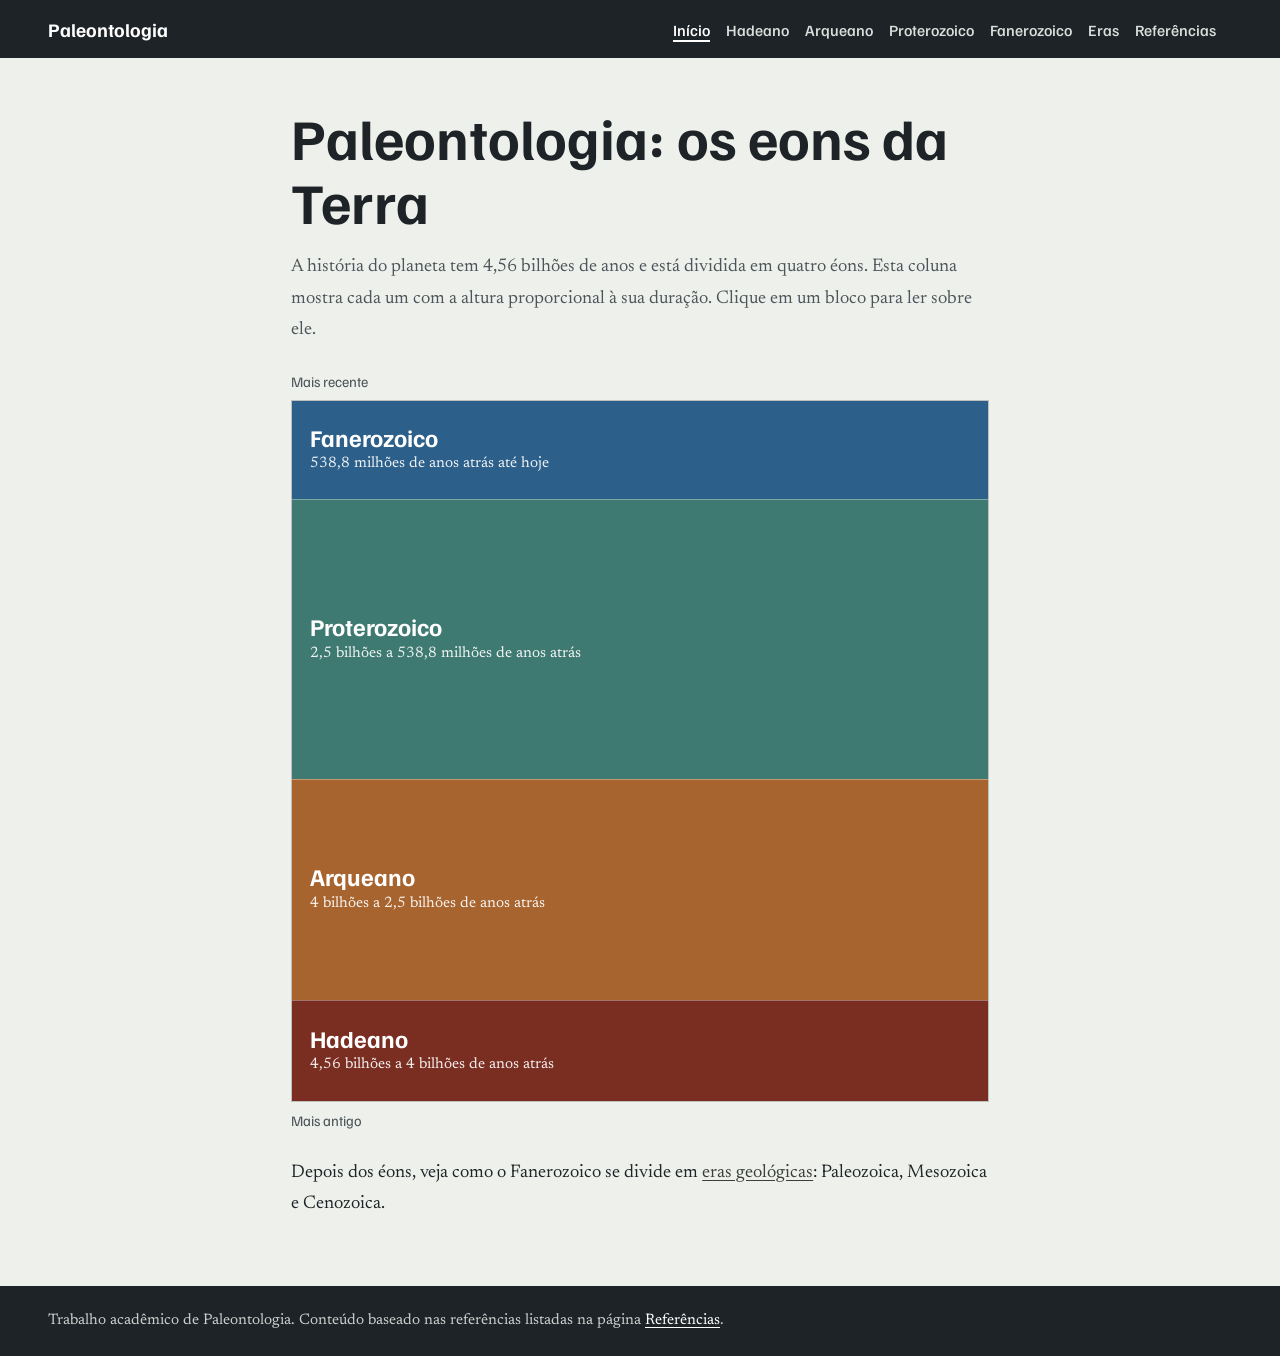
==== index.html @ fd968ad9 "Add files via upload" ====
<!DOCTYPE html>
<html lang="pt-BR"><head><meta charset="utf-8"><meta name="viewport" content="width=device-width,initial-scale=1">
<title>Início | Paleontologia: eons e eras</title>
<link rel="preconnect" href="https://fonts.googleapis.com"><link rel="preconnect" href="https://fonts.gstatic.com" crossorigin>
<link href="https://fonts.googleapis.com/css2?family=Newsreader:ital,opsz,wght@0,6..72,400;0,6..72,600;1,6..72,400&family=Familjen+Grotesk:wght@500;700&display=swap" rel="stylesheet">
<link rel="stylesheet" href="style.css"></head>
<body style="--c:#3a3f3c"><a class="skip" href="#main">Ir para o conteúdo</a>
<header class="top"><a class="brand" href="index.html">Paleontologia</a><nav aria-label="Principal"><a href="index.html" aria-current="page">Início</a><a href="hadeano.html">Hadeano</a><a href="arqueano.html">Arqueano</a><a href="proterozoico.html">Proterozoico</a><a href="fanerozoico.html">Fanerozoico</a><a href="eras.html">Eras</a><a href="referencias.html">Referências</a></nav></header>
<main id="main"><section class="hero"><h1>Paleontologia: os eons da Terra</h1>
<p>A história do planeta tem 4,56 bilhões de anos e está dividida em quatro éons. Esta coluna mostra cada um com a altura proporcional à sua duração. Clique em um bloco para ler sobre ele.</p></section>
<div class="col-wrap"><span class="tag">Mais recente</span><div class="col"><a class="blk" href="fanerozoico.html" style="--c:#2c5f8a;flex-grow:54"><span class="nm">Fanerozoico</span><span class="rg">538,8 milhões de anos atrás até hoje</span></a><a class="blk" href="proterozoico.html" style="--c:#3f7a72;flex-grow:196"><span class="nm">Proterozoico</span><span class="rg">2,5 bilhões a 538,8 milhões de anos atrás</span></a><a class="blk" href="arqueano.html" style="--c:#a8642f;flex-grow:150"><span class="nm">Arqueano</span><span class="rg">4 bilhões a 2,5 bilhões de anos atrás</span></a><a class="blk" href="hadeano.html" style="--c:#7a2e22;flex-grow:56"><span class="nm">Hadeano</span><span class="rg">4,56 bilhões a 4 bilhões de anos atrás</span></a></div><span class="tag">Mais antigo</span></div>
<section class="text"><p>Depois dos éons, veja como o Fanerozoico se divide em <a href="eras.html">eras geológicas</a>: Paleozoica, Mesozoica e Cenozoica.</p></section></main>
<footer>Trabalho acadêmico de Paleontologia. Conteúdo baseado nas referências listadas na página <a href="referencias.html">Referências</a>.</footer>
</body></html>
---- style.css ----
:root{--bg:#eef0ec;--ink:#1d2326;--mut:#4c5559}
*{box-sizing:border-box}html{scroll-padding-top:4rem}
body{margin:0;background:var(--bg);color:var(--ink);font:1.15rem/1.7 Newsreader,Georgia,serif}
h1,h2,.brand,nav,.nm,.tag,.range{font-family:"Familjen Grotesk",system-ui,sans-serif}
a{color:var(--c,#1d4f7a);text-underline-offset:3px}a:focus-visible{outline:3px solid var(--c);outline-offset:3px}
.skip{position:absolute;left:-999px}.skip:focus{left:1rem;top:1rem;background:#fff;padding:.5rem;z-index:9}
.top{display:flex;flex-wrap:wrap;gap:.5rem 1.5rem;align-items:center;justify-content:space-between;padding:.8rem clamp(1rem,4vw,3rem);background:#1d2326}
.brand{color:#fff;font-weight:700;font-size:1.2rem;text-decoration:none}
nav a{color:#d9dfdc;text-decoration:none;margin-right:1rem;font-weight:500;font-size:.98rem}
nav a:hover{text-decoration:underline}nav a[aria-current]{color:#fff;border-bottom:2px solid #fff}
.hero,.text,.band>*,.pn,.col-wrap{max-width:46rem;margin-inline:auto;padding-inline:1.2rem}
.hero{padding-top:3rem}.hero h1{font-size:clamp(2.2rem,6vw,3.6rem);line-height:1.1;margin:0 0 1rem}
.hero p{color:var(--mut)}
.col-wrap{display:flex;flex-direction:column;gap:.4rem;margin-block:1.5rem}
.tag{font-size:.9rem;color:var(--mut)}
.col{display:flex;flex-direction:column;height:min(78vh,44rem);min-height:30rem;border:1px solid #0003}
.blk{flex-basis:0;min-height:5.5rem;background:var(--c);color:#fff;text-decoration:none;padding:.9rem 1.1rem;display:flex;flex-direction:column;justify-content:center;border-top:1px solid #fff5}
.blk:first-child{border-top:0}.blk:hover{filter:brightness(1.12)}
.blk:focus-visible{outline:3px solid #fff;outline-offset:-6px}
.nm{font-weight:700;font-size:1.5rem;line-height:1.2}.rg{font-size:.95rem;opacity:.92}
.band{background:var(--c);color:#fff;padding:3rem 0 2.2rem;margin-bottom:2rem}
.band h1{margin:0;font-size:clamp(2.4rem,7vw,4rem);line-height:1.1}.range{margin:0 0 .6rem;font-size:1rem}
.text{padding-bottom:1rem}.text h2{font-size:1.5rem;margin:2.2rem 0 .6rem;line-height:1.25}
.marks{padding-left:1.2rem}.marks li{margin-bottom:.7rem}.marks strong{color:var(--c)}
.imp{border-left:6px solid var(--c);background:#fff;padding:.2rem 1.2rem 1rem;margin-top:2rem}.imp h2{margin-top:1rem}
.era{border-top:1px solid #0002;margin-top:1.5rem}.era h2{color:var(--c)}
.refs{list-style:none;padding:0}.refs li{margin-bottom:1.1rem;font-size:1rem;line-height:1.55;overflow-wrap:anywhere}
.pn{display:flex;justify-content:space-between;padding-block:2rem;font-family:"Familjen Grotesk",sans-serif;font-weight:700}
footer{background:#1d2326;color:#c9d1ce;font-size:.95rem;padding:1.4rem clamp(1rem,4vw,3rem);margin-top:2rem}footer a{color:#fff}
.toc{background:#fff;border-left:6px solid var(--c);padding:.8rem 1.2rem;margin-bottom:2rem;font-family:"Familjen Grotesk",sans-serif;font-size:1rem}.toc ul{margin:.4rem 0 0;padding-left:1.1rem}.text h2{margin-top:2.4rem}
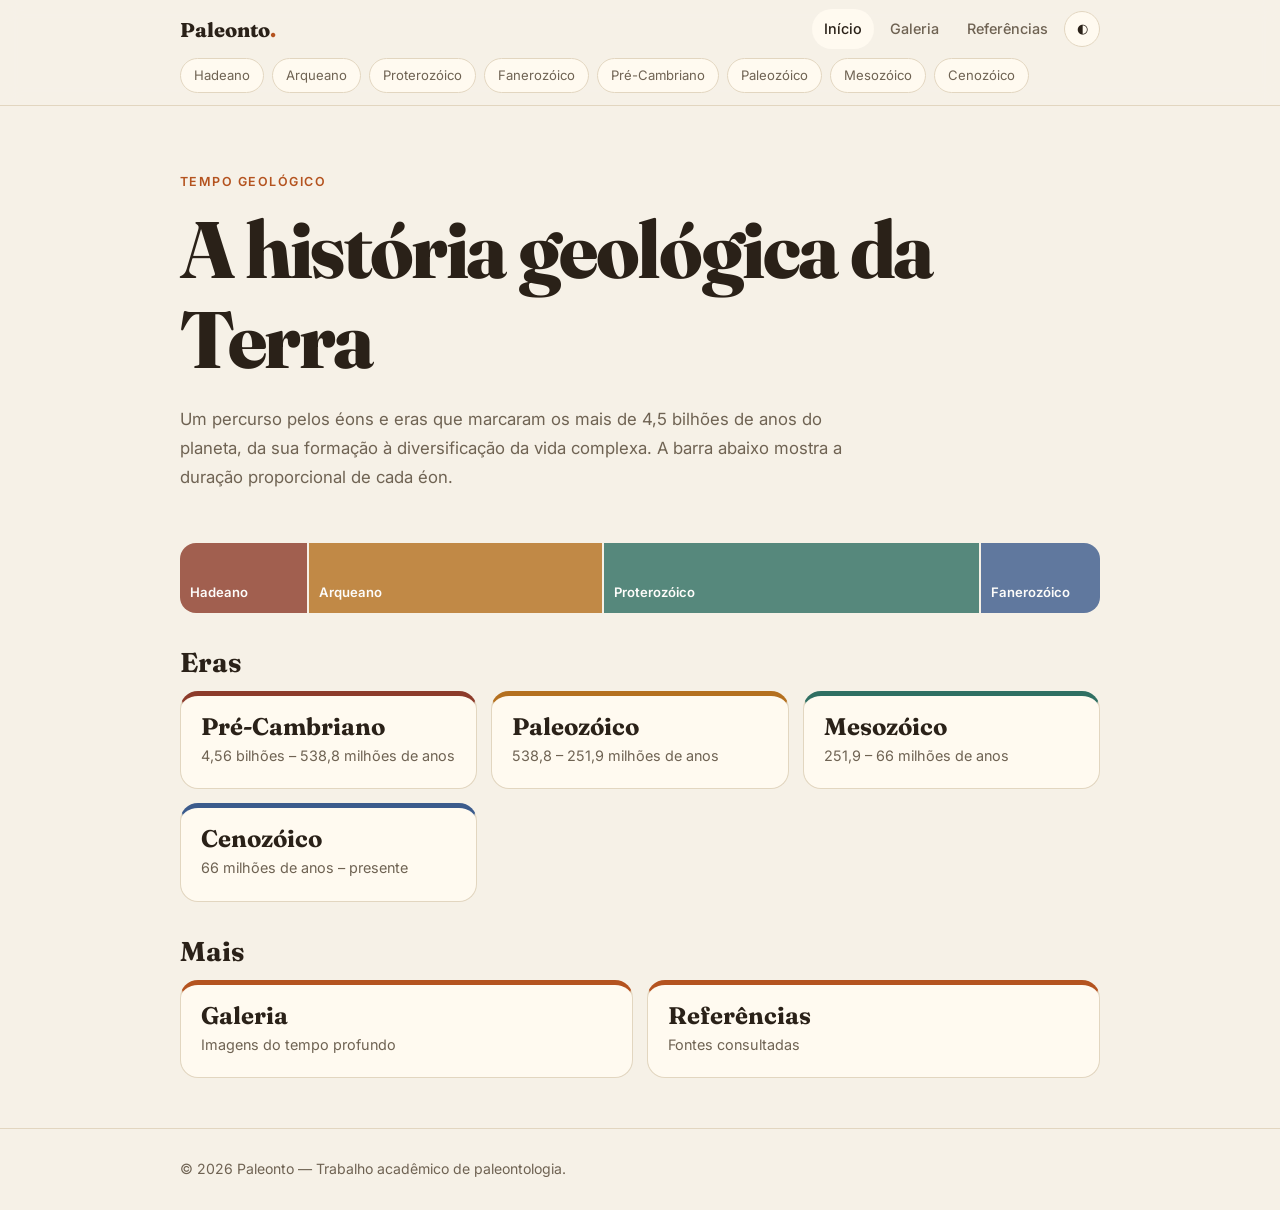
==== commit 0e778014: "Add files via upload" ====
--- a/index.html
+++ b/index.html
@@ -1,14 +1,10 @@
 <!DOCTYPE html>
 <html lang="pt-BR"><head><meta charset="utf-8"><meta name="viewport" content="width=device-width,initial-scale=1">
-<title>Início | Paleontologia: eons e eras</title>
-<link rel="preconnect" href="https://fonts.googleapis.com"><link rel="preconnect" href="https://fonts.gstatic.com" crossorigin>
-<link href="https://fonts.googleapis.com/css2?family=Newsreader:ital,opsz,wght@0,6..72,400;0,6..72,600;1,6..72,400&family=Familjen+Grotesk:wght@500;700&display=swap" rel="stylesheet">
+<title>Início — Paleonto</title>
+<link href="https://fonts.googleapis.com/css2?family=Fraunces:wght@600;800&family=Inter:wght@400;500;600&display=swap" rel="stylesheet">
 <link rel="stylesheet" href="style.css"></head>
-<body style="--c:#3a3f3c"><a class="skip" href="#main">Ir para o conteúdo</a>
-<header class="top"><a class="brand" href="index.html">Paleontologia</a><nav aria-label="Principal"><a href="index.html" aria-current="page">Início</a><a href="hadeano.html">Hadeano</a><a href="arqueano.html">Arqueano</a><a href="proterozoico.html">Proterozoico</a><a href="fanerozoico.html">Fanerozoico</a><a href="eras.html">Eras</a><a href="referencias.html">Referências</a></nav></header>
-<main id="main"><section class="hero"><h1>Paleontologia: os eons da Terra</h1>
-<p>A história do planeta tem 4,56 bilhões de anos e está dividida em quatro éons. Esta coluna mostra cada um com a altura proporcional à sua duração. Clique em um bloco para ler sobre ele.</p></section>
-<div class="col-wrap"><span class="tag">Mais recente</span><div class="col"><a class="blk" href="fanerozoico.html" style="--c:#2c5f8a;flex-grow:54"><span class="nm">Fanerozoico</span><span class="rg">538,8 milhões de anos atrás até hoje</span></a><a class="blk" href="proterozoico.html" style="--c:#3f7a72;flex-grow:196"><span class="nm">Proterozoico</span><span class="rg">2,5 bilhões a 538,8 milhões de anos atrás</span></a><a class="blk" href="arqueano.html" style="--c:#a8642f;flex-grow:150"><span class="nm">Arqueano</span><span class="rg">4 bilhões a 2,5 bilhões de anos atrás</span></a><a class="blk" href="hadeano.html" style="--c:#7a2e22;flex-grow:56"><span class="nm">Hadeano</span><span class="rg">4,56 bilhões a 4 bilhões de anos atrás</span></a></div><span class="tag">Mais antigo</span></div>
-<section class="text"><p>Depois dos éons, veja como o Fanerozoico se divide em <a href="eras.html">eras geológicas</a>: Paleozoica, Mesozoica e Cenozoica.</p></section></main>
-<footer>Trabalho acadêmico de Paleontologia. Conteúdo baseado nas referências listadas na página <a href="referencias.html">Referências</a>.</footer>
-</body></html>+<body>
+<header><div class="w bar"><a class="logo" href="index.html">Paleonto<span>.</span></a><nav class="top"><a href="index.html" class="on">Início</a><a href="galeria.html">Galeria</a><a href="referencias.html">Referências</a><button id="tg" aria-label="Alternar tema">◐</button></nav></div><div class="trail"><a href="hadeano.html" style="--k:var(--c1)">Hadeano</a><a href="arqueano.html" style="--k:var(--c2)">Arqueano</a><a href="proterozoico.html" style="--k:var(--c3)">Proterozóico</a><a href="fanerozoico.html" style="--k:var(--c4)">Fanerozóico</a><a href="precambriano.html" style="--k:var(--c1)">Pré-Cambriano</a><a href="paleozoico.html" style="--k:var(--c2)">Paleozóico</a><a href="mesozoico.html" style="--k:var(--c3)">Mesozóico</a><a href="cenozoico.html" style="--k:var(--c4)">Cenozóico</a></div></header>
+<main class="w"><div class="hero"><span class="tag">Tempo geológico</span><h1>A história geológica da Terra</h1><p class="sub">Um percurso pelos éons e eras que marcaram os mais de 4,5 bilhões de anos do planeta, da sua formação à diversificação da vida complexa. A barra abaixo mostra a duração proporcional de cada éon.</p></div><div class="map"><a href="hadeano.html" style="flex:13;background:var(--c1)">Hadeano</a><a href="arqueano.html" style="flex:33;background:var(--c2)">Arqueano</a><a href="proterozoico.html" style="flex:43;background:var(--c3)">Proterozóico</a><a href="fanerozoico.html" style="flex:12;background:var(--c4)">Fanerozóico</a></div><h2>Eras</h2><div class="cards"><a class="card" href="precambriano.html" style="--k:var(--c1)"><h3>Pré-Cambriano</h3><span>4,56 bilhões – 538,8 milhões de anos</span></a><a class="card" href="paleozoico.html" style="--k:var(--c2)"><h3>Paleozóico</h3><span>538,8 – 251,9 milhões de anos</span></a><a class="card" href="mesozoico.html" style="--k:var(--c3)"><h3>Mesozóico</h3><span>251,9 – 66 milhões de anos</span></a><a class="card" href="cenozoico.html" style="--k:var(--c4)"><h3>Cenozóico</h3><span>66 milhões de anos – presente</span></a></div><h2>Mais</h2><div class="cards"><a class="card" href="galeria.html" style="--k:var(--accent)"><h3>Galeria</h3><span>Imagens do tempo profundo</span></a><a class="card" href="referencias.html" style="--k:var(--accent)"><h3>Referências</h3><span>Fontes consultadas</span></a></div><div style="height:50px"></div></main>
+<footer><div class="w">© 2026 Paleonto — Trabalho acadêmico de paleontologia.</div></footer>
+<script src="script.js"></script></body></html>
--- a/style.css
+++ b/style.css
@@ -1,31 +1,48 @@
+:root{--bg:#f6f1e7;--surface:#fffaf0;--ink:#2a2118;--muted:#6f6353;--line:#e2d6c0;--accent:#b4531f;--c1:#8c3b2a;--c2:#b4701f;--c3:#2f6f62;--c4:#3b5b8c;color-scheme:light}
+@media(prefers-color-scheme:dark){:root:not([data-theme=light]){--bg:#15110d;--surface:#1f1913;--ink:#f1e8d8;--muted:#a89a85;--line:#352c21;--accent:#e8844a;--c1:#d9695a;--c2:#e0a34a;--c3:#6fc0ad;--c4:#7fa3dc;color-scheme:dark}}
+:root[data-theme=dark]{--bg:#15110d;--surface:#1f1913;--ink:#f1e8d8;--muted:#a89a85;--line:#352c21;--accent:#e8844a;--c1:#d9695a;--c2:#e0a34a;--c3:#6fc0ad;--c4:#7fa3dc;color-scheme:dark}
+*,*::before,*::after{box-sizing:border-box}
+html{scroll-behavior:smooth}
+body{margin:0;background:var(--bg);color:var(--ink);font:400 1.05rem/1.75 Inter,system-ui,-apple-system,"Segoe UI",sans-serif}
+h1,h2,h3{font-family:Fraunces,Georgia,serif;line-height:1.12;margin:0}
+a{color:inherit}.w{max-width:960px;margin:0 auto;padding:0 20px}
+header{position:sticky;top:0;z-index:20;background:color-mix(in srgb,var(--bg) 88%,transparent);backdrop-filter:blur(10px);border-bottom:1px solid var(--line)}
+.bar{display:flex;align-items:center;justify-content:space-between;height:58px}
+.logo{font:800 1.25rem Fraunces,Georgia,serif;text-decoration:none}.logo span{color:var(--accent)}
+.top{display:flex;gap:4px;align-items:center}
+.top a{text-decoration:none;font-size:.9rem;font-weight:500;color:var(--muted);padding:7px 12px;border-radius:99px}
+.top a:hover,.top a.on{color:var(--ink);background:var(--surface)}
+#tg{border:1px solid var(--line);background:var(--surface);color:var(--ink);width:36px;height:36px;border-radius:50%;cursor:pointer}
+.trail{display:flex;gap:8px;overflow-x:auto;padding:0 20px 12px;max-width:960px;margin:0 auto;scrollbar-width:none}
+.trail a{flex:none;font-size:.82rem;text-decoration:none;padding:5px 13px;border-radius:99px;border:1px solid var(--line);background:var(--surface);color:var(--muted)}
+.trail a.on{background:var(--k,var(--accent));border-color:transparent;color:#fff}
+.hero{padding:70px 0 30px}
+.tag{font-size:.78rem;font-weight:600;letter-spacing:.12em;text-transform:uppercase;color:var(--k,var(--accent))}
+.hero h1{font-size:clamp(2.6rem,8vw,5rem);font-weight:800;letter-spacing:-.03em;margin:10px 0 6px}
+.age{font-weight:600;color:var(--k,var(--accent))}
 
-:root{--bg:#eef0ec;--ink:#1d2326;--mut:#4c5559}
-*{box-sizing:border-box}html{scroll-padding-top:4rem}
-body{margin:0;background:var(--bg);color:var(--ink);font:1.15rem/1.7 Newsreader,Georgia,serif}
-h1,h2,.brand,nav,.nm,.tag,.range{font-family:"Familjen Grotesk",system-ui,sans-serif}
-a{color:var(--c,#1d4f7a);text-underline-offset:3px}a:focus-visible{outline:3px solid var(--c);outline-offset:3px}
-.skip{position:absolute;left:-999px}.skip:focus{left:1rem;top:1rem;background:#fff;padding:.5rem;z-index:9}
-.top{display:flex;flex-wrap:wrap;gap:.5rem 1.5rem;align-items:center;justify-content:space-between;padding:.8rem clamp(1rem,4vw,3rem);background:#1d2326}
-.brand{color:#fff;font-weight:700;font-size:1.2rem;text-decoration:none}
-nav a{color:#d9dfdc;text-decoration:none;margin-right:1rem;font-weight:500;font-size:.98rem}
-nav a:hover{text-decoration:underline}nav a[aria-current]{color:#fff;border-bottom:2px solid #fff}
-.hero,.text,.band>*,.pn,.col-wrap{max-width:46rem;margin-inline:auto;padding-inline:1.2rem}
-.hero{padding-top:3rem}.hero h1{font-size:clamp(2.2rem,6vw,3.6rem);line-height:1.1;margin:0 0 1rem}
-.hero p{color:var(--mut)}
-.col-wrap{display:flex;flex-direction:column;gap:.4rem;margin-block:1.5rem}
-.tag{font-size:.9rem;color:var(--mut)}
-.col{display:flex;flex-direction:column;height:min(78vh,44rem);min-height:30rem;border:1px solid #0003}
-.blk{flex-basis:0;min-height:5.5rem;background:var(--c);color:#fff;text-decoration:none;padding:.9rem 1.1rem;display:flex;flex-direction:column;justify-content:center;border-top:1px solid #fff5}
-.blk:first-child{border-top:0}.blk:hover{filter:brightness(1.12)}
-.blk:focus-visible{outline:3px solid #fff;outline-offset:-6px}
-.nm{font-weight:700;font-size:1.5rem;line-height:1.2}.rg{font-size:.95rem;opacity:.92}
-.band{background:var(--c);color:#fff;padding:3rem 0 2.2rem;margin-bottom:2rem}
-.band h1{margin:0;font-size:clamp(2.4rem,7vw,4rem);line-height:1.1}.range{margin:0 0 .6rem;font-size:1rem}
-.text{padding-bottom:1rem}.text h2{font-size:1.5rem;margin:2.2rem 0 .6rem;line-height:1.25}
-.marks{padding-left:1.2rem}.marks li{margin-bottom:.7rem}.marks strong{color:var(--c)}
-.imp{border-left:6px solid var(--c);background:#fff;padding:.2rem 1.2rem 1rem;margin-top:2rem}.imp h2{margin-top:1rem}
-.era{border-top:1px solid #0002;margin-top:1.5rem}.era h2{color:var(--c)}
-.refs{list-style:none;padding:0}.refs li{margin-bottom:1.1rem;font-size:1rem;line-height:1.55;overflow-wrap:anywhere}
-.pn{display:flex;justify-content:space-between;padding-block:2rem;font-family:"Familjen Grotesk",sans-serif;font-weight:700}
-footer{background:#1d2326;color:#c9d1ce;font-size:.95rem;padding:1.4rem clamp(1rem,4vw,3rem);margin-top:2rem}footer a{color:#fff}
-.toc{background:#fff;border-left:6px solid var(--c);padding:.8rem 1.2rem;margin-bottom:2rem;font-family:"Familjen Grotesk",sans-serif;font-size:1rem}.toc ul{margin:.4rem 0 0;padding-left:1.1rem}.text h2{margin-top:2.4rem}
+.txt{padding:10px 0 20px}
+
+.facts{display:grid;grid-template-columns:repeat(auto-fit,minmax(200px,1fr));gap:12px;margin:10px 0 36px}
+.facts div,.card,.per div{background:var(--surface);border:1px solid var(--line);border-radius:18px;padding:18px 20px}
+.facts small{display:block;color:var(--muted);font-size:.78rem;font-weight:600;text-transform:uppercase;letter-spacing:.08em}
+.facts b{font:600 1.05rem Fraunces,Georgia,serif}
+h2{font-size:1.7rem;margin:34px 0 14px}
+.per{display:grid;grid-template-columns:repeat(auto-fit,minmax(260px,1fr));gap:12px}
+.per div{border-left:5px solid var(--k)}.per b{font:700 1.2rem Fraunces,Georgia,serif;display:block}.per span{color:var(--muted);font-size:.95rem}
+.pn{display:grid;grid-template-columns:1fr 1fr;gap:12px;margin:50px 0}
+.pn a{text-decoration:none;background:var(--surface);border:1px solid var(--line);border-radius:18px;padding:18px 20px;transition:.2s}
+.pn a:hover{transform:translateY(-3px);border-color:var(--k,var(--accent))}.pn small{color:var(--muted)}.pn b{display:block;font:700 1.3rem Fraunces,Georgia,serif}.pn a:last-child{text-align:right}
+.map{display:flex;height:70px;gap:2px;border-radius:16px;overflow:hidden;margin:26px 0 8px}
+.map a{color:#fff;font-weight:600;font-size:.82rem;padding:9px 10px;display:flex;align-items:flex-end;text-decoration:none;opacity:.8;transition:.2s}.map a:hover{opacity:1;flex-grow:1.2}
+.cards{display:grid;grid-template-columns:repeat(auto-fit,minmax(250px,1fr));gap:14px}
+.card{text-decoration:none;border-top:5px solid var(--k);transition:.2s}.card:hover{transform:translateY(-4px)}.card h3{font-size:1.5rem}.card span{color:var(--muted);font-size:.9rem}
+.gal{display:grid;grid-template-columns:repeat(auto-fill,minmax(260px,1fr));gap:16px}
+.gal figure{margin:0;background:var(--surface);border:1px solid var(--line);border-radius:20px;overflow:hidden}
+.ph{height:180px;display:grid;place-items:center;font-size:4rem;background:linear-gradient(135deg,var(--k),color-mix(in srgb,var(--k) 40%,var(--bg)))}
+.gal figcaption{padding:14px 18px;font-size:.92rem;color:var(--muted)}.gal figcaption b{color:var(--ink);display:block}
+.refs{padding-left:20px}.refs li{margin-bottom:16px;max-width:64ch}
+footer{border-top:1px solid var(--line);padding:28px 0;color:var(--muted);font-size:.88rem}
+@media(prefers-reduced-motion:reduce){html{scroll-behavior:auto}}
+.txt p{font-size:1.1rem;max-width:66ch;margin:0 0 22px}.bl{display:grid;grid-template-columns:repeat(auto-fit,minmax(280px,1fr));gap:12px}.bl div{background:var(--surface);border:1px solid var(--line);border-left:5px solid var(--k);border-radius:16px;padding:16px 20px;font-size:.98rem}.bl b{display:block;font-family:Fraunces,Georgia,serif;font-size:1.05rem}.imp{margin:30px 0 0;background:var(--k);color:#fff;border-radius:18px;padding:22px 26px;font-size:1.08rem}.imp b{display:block;font-size:.78rem;letter-spacing:.12em;text-transform:uppercase;opacity:.85}.refs a{color:var(--accent);word-break:break-all}
+.hero{padding:60px 0 24px}.hero h1{margin-bottom:8px}.sub{max-width:62ch;color:var(--muted);margin:20px 0 0}
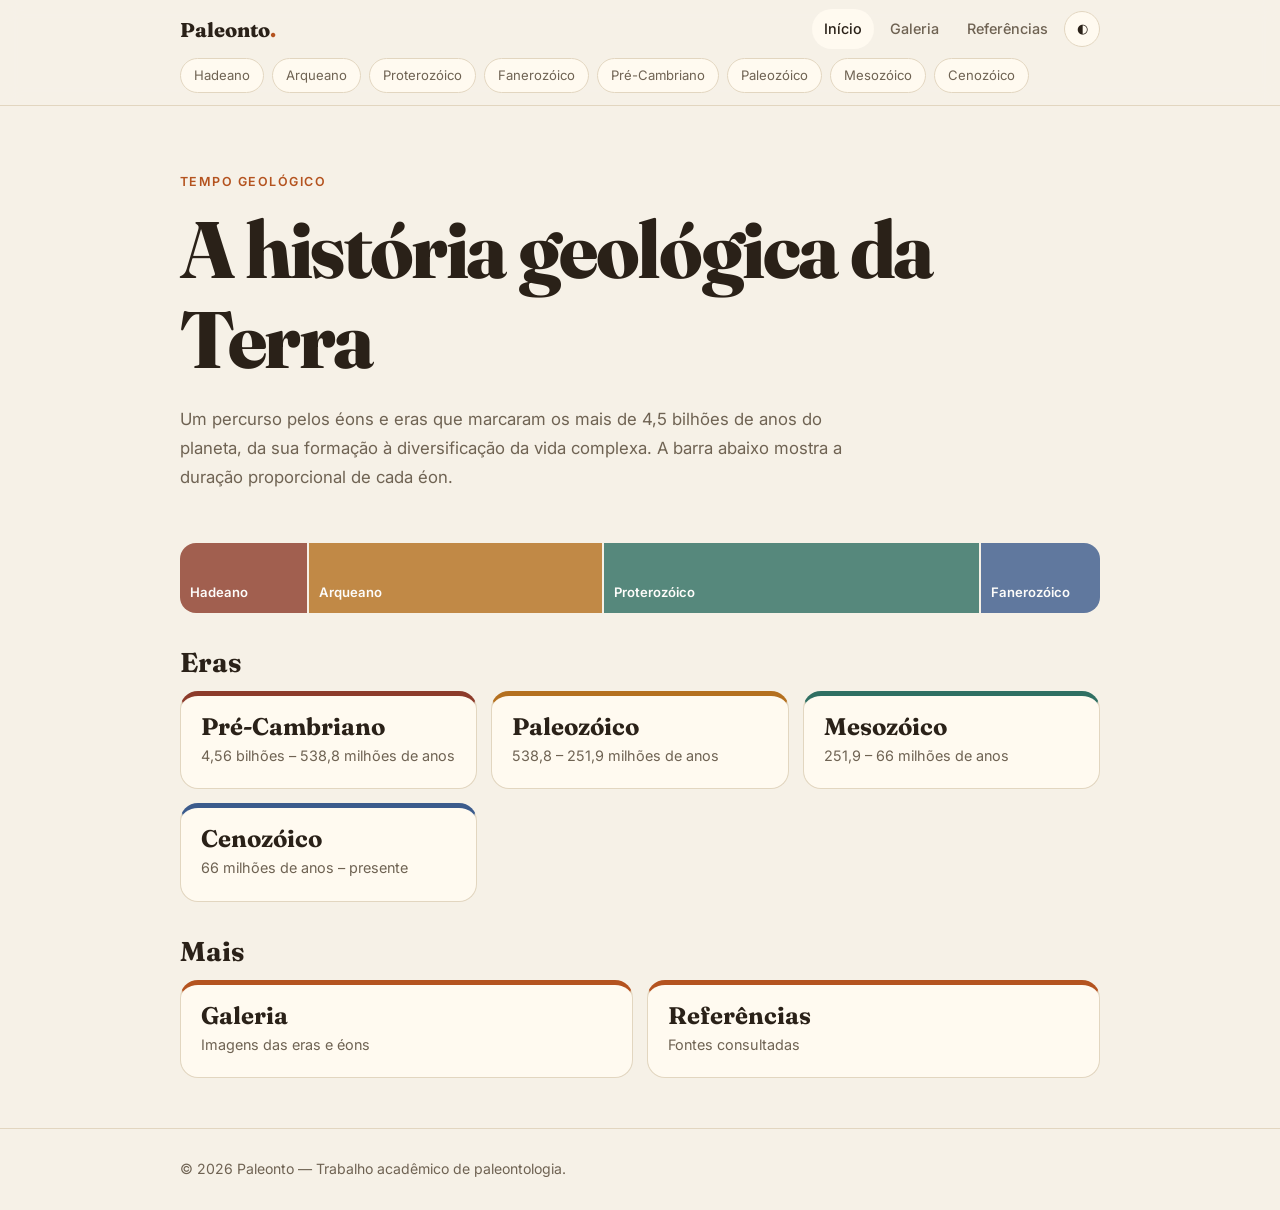
==== commit 8d877681: "Update index.html" ====
--- a/index.html
+++ b/index.html
@@ -5,6 +5,6 @@
 <link rel="stylesheet" href="style.css"></head>
 <body>
 <header><div class="w bar"><a class="logo" href="index.html">Paleonto<span>.</span></a><nav class="top"><a href="index.html" class="on">Início</a><a href="galeria.html">Galeria</a><a href="referencias.html">Referências</a><button id="tg" aria-label="Alternar tema">◐</button></nav></div><div class="trail"><a href="hadeano.html" style="--k:var(--c1)">Hadeano</a><a href="arqueano.html" style="--k:var(--c2)">Arqueano</a><a href="proterozoico.html" style="--k:var(--c3)">Proterozóico</a><a href="fanerozoico.html" style="--k:var(--c4)">Fanerozóico</a><a href="precambriano.html" style="--k:var(--c1)">Pré-Cambriano</a><a href="paleozoico.html" style="--k:var(--c2)">Paleozóico</a><a href="mesozoico.html" style="--k:var(--c3)">Mesozóico</a><a href="cenozoico.html" style="--k:var(--c4)">Cenozóico</a></div></header>
-<main class="w"><div class="hero"><span class="tag">Tempo geológico</span><h1>A história geológica da Terra</h1><p class="sub">Um percurso pelos éons e eras que marcaram os mais de 4,5 bilhões de anos do planeta, da sua formação à diversificação da vida complexa. A barra abaixo mostra a duração proporcional de cada éon.</p></div><div class="map"><a href="hadeano.html" style="flex:13;background:var(--c1)">Hadeano</a><a href="arqueano.html" style="flex:33;background:var(--c2)">Arqueano</a><a href="proterozoico.html" style="flex:43;background:var(--c3)">Proterozóico</a><a href="fanerozoico.html" style="flex:12;background:var(--c4)">Fanerozóico</a></div><h2>Eras</h2><div class="cards"><a class="card" href="precambriano.html" style="--k:var(--c1)"><h3>Pré-Cambriano</h3><span>4,56 bilhões – 538,8 milhões de anos</span></a><a class="card" href="paleozoico.html" style="--k:var(--c2)"><h3>Paleozóico</h3><span>538,8 – 251,9 milhões de anos</span></a><a class="card" href="mesozoico.html" style="--k:var(--c3)"><h3>Mesozóico</h3><span>251,9 – 66 milhões de anos</span></a><a class="card" href="cenozoico.html" style="--k:var(--c4)"><h3>Cenozóico</h3><span>66 milhões de anos – presente</span></a></div><h2>Mais</h2><div class="cards"><a class="card" href="galeria.html" style="--k:var(--accent)"><h3>Galeria</h3><span>Imagens do tempo profundo</span></a><a class="card" href="referencias.html" style="--k:var(--accent)"><h3>Referências</h3><span>Fontes consultadas</span></a></div><div style="height:50px"></div></main>
+<main class="w"><div class="hero"><span class="tag">Tempo geológico</span><h1>A história geológica da Terra</h1><p class="sub">Um percurso pelos éons e eras que marcaram os mais de 4,5 bilhões de anos do planeta, da sua formação à diversificação da vida complexa. A barra abaixo mostra a duração proporcional de cada éon.</p></div><div class="map"><a href="hadeano.html" style="flex:13;background:var(--c1)">Hadeano</a><a href="arqueano.html" style="flex:33;background:var(--c2)">Arqueano</a><a href="proterozoico.html" style="flex:43;background:var(--c3)">Proterozóico</a><a href="fanerozoico.html" style="flex:12;background:var(--c4)">Fanerozóico</a></div><h2>Eras</h2><div class="cards"><a class="card" href="precambriano.html" style="--k:var(--c1)"><h3>Pré-Cambriano</h3><span>4,56 bilhões – 538,8 milhões de anos</span></a><a class="card" href="paleozoico.html" style="--k:var(--c2)"><h3>Paleozóico</h3><span>538,8 – 251,9 milhões de anos</span></a><a class="card" href="mesozoico.html" style="--k:var(--c3)"><h3>Mesozóico</h3><span>251,9 – 66 milhões de anos</span></a><a class="card" href="cenozoico.html" style="--k:var(--c4)"><h3>Cenozóico</h3><span>66 milhões de anos – presente</span></a></div><h2>Mais</h2><div class="cards"><a class="card" href="galeria.html" style="--k:var(--accent)"><h3>Galeria</h3><span>Imagens das eras e éons</span></a><a class="card" href="referencias.html" style="--k:var(--accent)"><h3>Referências</h3><span>Fontes consultadas</span></a></div><div style="height:50px"></div></main>
 <footer><div class="w">© 2026 Paleonto — Trabalho acadêmico de paleontologia.</div></footer>
-<script src="script.js"></script></body></html>+<script src="script.js"></script></body></html>
--- a/style.css
+++ b/style.css
@@ -1,5 +1,4 @@
 :root{--bg:#f6f1e7;--surface:#fffaf0;--ink:#2a2118;--muted:#6f6353;--line:#e2d6c0;--accent:#b4531f;--c1:#8c3b2a;--c2:#b4701f;--c3:#2f6f62;--c4:#3b5b8c;color-scheme:light}
-@media(prefers-color-scheme:dark){:root:not([data-theme=light]){--bg:#15110d;--surface:#1f1913;--ink:#f1e8d8;--muted:#a89a85;--line:#352c21;--accent:#e8844a;--c1:#d9695a;--c2:#e0a34a;--c3:#6fc0ad;--c4:#7fa3dc;color-scheme:dark}}
 :root[data-theme=dark]{--bg:#15110d;--surface:#1f1913;--ink:#f1e8d8;--muted:#a89a85;--line:#352c21;--accent:#e8844a;--c1:#d9695a;--c2:#e0a34a;--c3:#6fc0ad;--c4:#7fa3dc;color-scheme:dark}
 *,*::before,*::after{box-sizing:border-box}
 html{scroll-behavior:smooth}
@@ -20,9 +19,7 @@
 .tag{font-size:.78rem;font-weight:600;letter-spacing:.12em;text-transform:uppercase;color:var(--k,var(--accent))}
 .hero h1{font-size:clamp(2.6rem,8vw,5rem);font-weight:800;letter-spacing:-.03em;margin:10px 0 6px}
 .age{font-weight:600;color:var(--k,var(--accent))}
-
 .txt{padding:10px 0 20px}
-
 .facts{display:grid;grid-template-columns:repeat(auto-fit,minmax(200px,1fr));gap:12px;margin:10px 0 36px}
 .facts div,.card,.per div{background:var(--surface);border:1px solid var(--line);border-radius:18px;padding:18px 20px}
 .facts small{display:block;color:var(--muted);font-size:.78rem;font-weight:600;text-transform:uppercase;letter-spacing:.08em}
@@ -45,4 +42,4 @@
 footer{border-top:1px solid var(--line);padding:28px 0;color:var(--muted);font-size:.88rem}
 @media(prefers-reduced-motion:reduce){html{scroll-behavior:auto}}
 .txt p{font-size:1.1rem;max-width:66ch;margin:0 0 22px}.bl{display:grid;grid-template-columns:repeat(auto-fit,minmax(280px,1fr));gap:12px}.bl div{background:var(--surface);border:1px solid var(--line);border-left:5px solid var(--k);border-radius:16px;padding:16px 20px;font-size:.98rem}.bl b{display:block;font-family:Fraunces,Georgia,serif;font-size:1.05rem}.imp{margin:30px 0 0;background:var(--k);color:#fff;border-radius:18px;padding:22px 26px;font-size:1.08rem}.imp b{display:block;font-size:.78rem;letter-spacing:.12em;text-transform:uppercase;opacity:.85}.refs a{color:var(--accent);word-break:break-all}
-.hero{padding:60px 0 24px}.hero h1{margin-bottom:8px}.sub{max-width:62ch;color:var(--muted);margin:20px 0 0}+.hero{padding:60px 0 24px}.hero h1{margin-bottom:8px}.sub{max-width:62ch;color:var(--muted);margin:20px 0 0}
